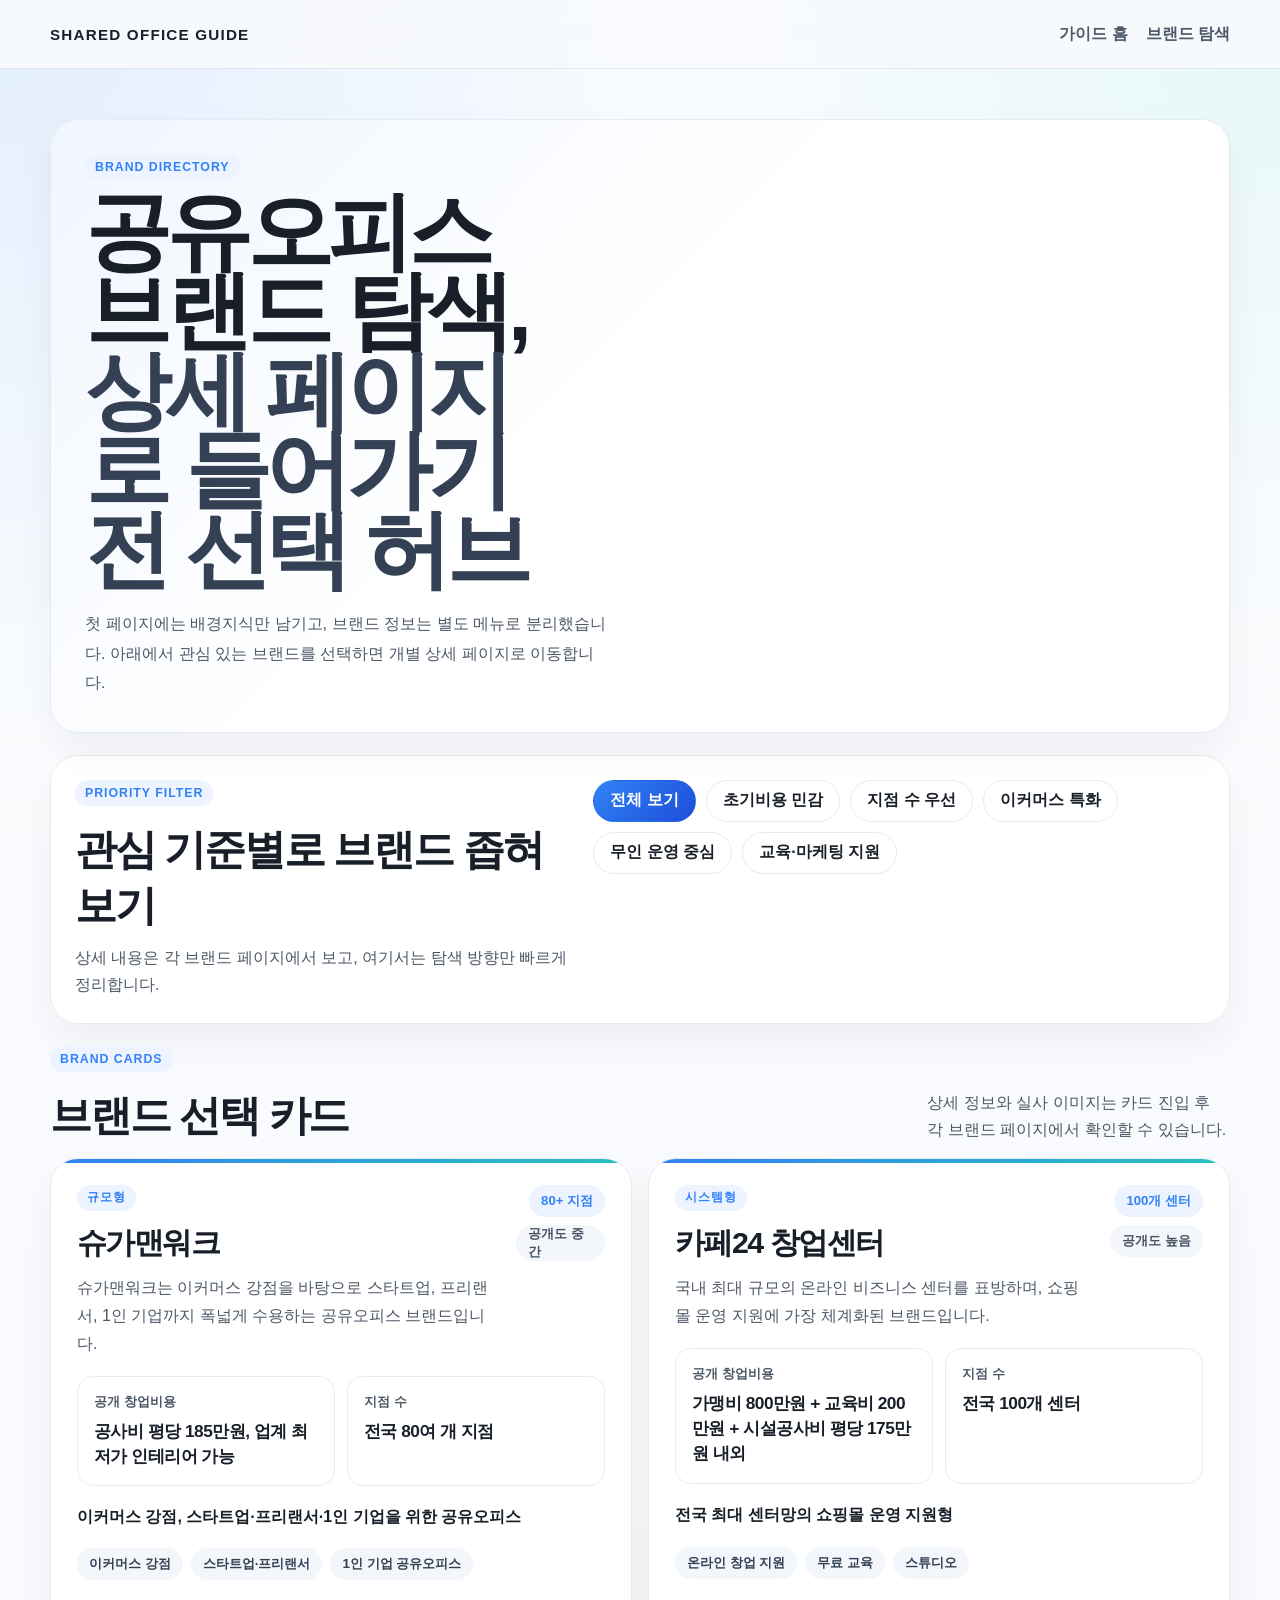
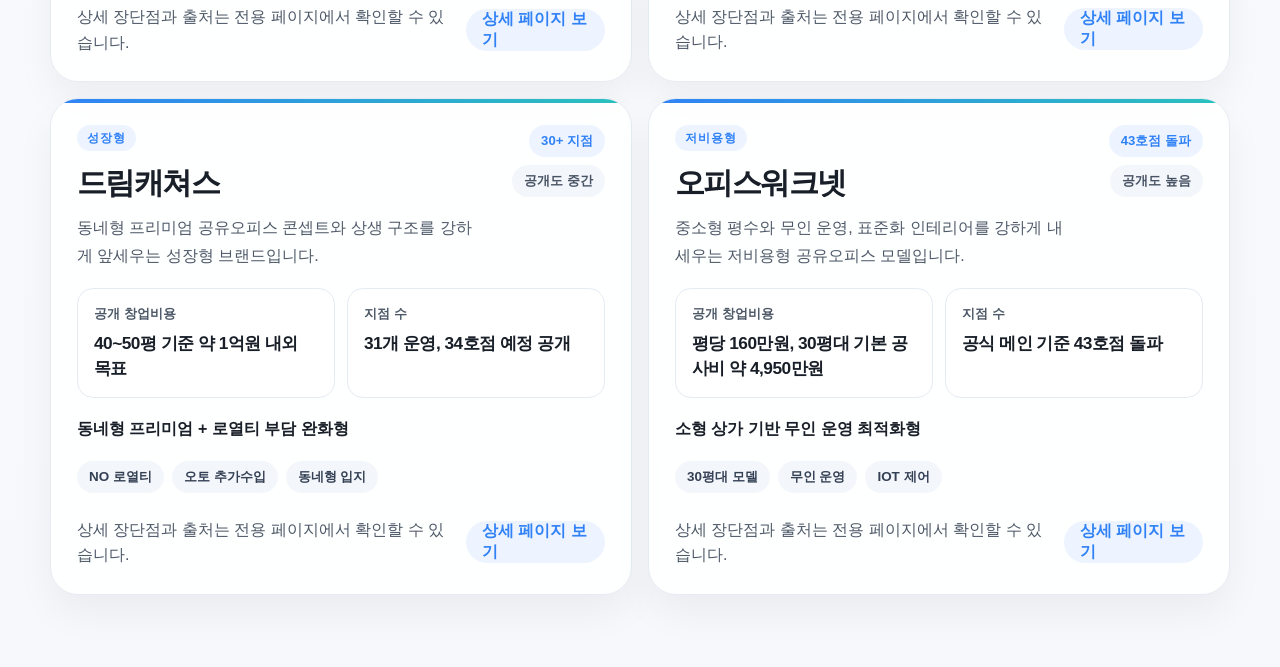
==== explore.html @ 3ef2af8e "공유오피스 창업 비교 사이트 최초 업로딩" ====
<!DOCTYPE html>
<html lang="ko">
  <head>
    <meta charset="UTF-8" />
    <meta name="viewport" content="width=device-width, initial-scale=1.0" />
    <title>공유오피스 브랜드 탐색</title>
    <meta
      name="description"
      content="공유오피스 브랜드를 탐색하고 각 상세 페이지로 이동하는 안내 페이지"
    />
    <link rel="stylesheet" href="./styles.css" />
  </head>
  <body>
    <header class="masthead">
      <div class="masthead-inner">
        <a class="brand-mark" href="./index.html">Shared Office Guide</a>
        <nav class="masthead-nav" aria-label="브랜드 메뉴">
          <a href="./index.html">가이드 홈</a>
          <a href="#brand-cards">브랜드 탐색</a>
        </nav>
      </div>
    </header>

    <main class="page-shell">
      <section class="hero compact">
        <div class="hero-main">
          <p class="eyebrow">Brand Directory</p>
          <h1>
            공유오피스 브랜드 탐색,
            <span>상세 페이지로 들어가기 전 선택 허브</span>
          </h1>
          <p class="hero-text">
            첫 페이지에는 배경지식만 남기고, 브랜드 정보는 별도 메뉴로 분리했습니다.
            아래에서 관심 있는 브랜드를 선택하면 개별 상세 페이지로 이동합니다.
          </p>
        </div>
      </section>

      <section class="controls" aria-label="비교 필터">
        <div class="controls-copy">
          <p class="section-kicker">Priority Filter</p>
          <h2>관심 기준별로 브랜드 좁혀보기</h2>
          <p>상세 내용은 각 브랜드 페이지에서 보고, 여기서는 탐색 방향만 빠르게 정리합니다.</p>
        </div>
        <div class="chip-row" id="filters" role="tablist" aria-label="브랜드 필터"></div>
      </section>

      <section id="brand-cards" class="brands-section">
        <div class="section-heading">
          <div>
            <p class="section-kicker">Brand Cards</p>
            <h2>브랜드 선택 카드</h2>
          </div>
          <p class="section-note">
            상세 정보와 실사 이미지는 카드 진입 후 각 브랜드 페이지에서 확인할 수 있습니다.
          </p>
        </div>
        <div id="brand-grid" class="brand-grid"></div>
      </section>
    </main>

    <script src="./brand-data.js"></script>
    <script src="./script.js"></script>
  </body>
</html>
---- styles.css ----
:root {
  --bg: #f6f8fb;
  --surface: #ffffff;
  --surface-muted: #f3f6fb;
  --ink: #191f28;
  --muted: #4e5968;
  --line: #e5ebf3;
  --line-strong: #d2dbe8;
  --accent: #3182f6;
  --accent-soft: #edf4ff;
  --accent-alt: #2ac1bc;
  --accent-alt-soft: #e8fbf9;
  --shadow: 0 18px 38px rgba(15, 23, 42, 0.05);
  --radius-xl: 28px;
  --radius-lg: 22px;
  --radius-md: 16px;
  --font-sans: "SF Pro Display", "Pretendard Variable", "SUIT Variable", "Noto Sans KR", sans-serif;
}

* {
  box-sizing: border-box;
}

html {
  scroll-behavior: smooth;
}

body {
  margin: 0;
  min-height: 100vh;
  font-family: var(--font-sans);
  color: var(--ink);
  background:
    radial-gradient(circle at top left, rgba(49, 130, 246, 0.12), transparent 28%),
    radial-gradient(circle at top right, rgba(42, 193, 188, 0.1), transparent 24%),
    linear-gradient(180deg, #fbfdff 0%, var(--bg) 100%);
}

a {
  color: inherit;
}

.masthead {
  position: sticky;
  top: 0;
  z-index: 20;
  backdrop-filter: blur(14px);
  background: rgba(248, 250, 253, 0.9);
  border-bottom: 1px solid rgba(17, 24, 39, 0.08);
}

.masthead-inner {
  width: min(1180px, calc(100% - 28px));
  min-height: 68px;
  margin: 0 auto;
  display: flex;
  justify-content: space-between;
  align-items: center;
  gap: 24px;
}

.brand-mark {
  font-size: 0.95rem;
  font-weight: 800;
  letter-spacing: 0.08em;
  text-transform: uppercase;
  text-decoration: none;
}

.masthead-nav {
  display: flex;
  flex-wrap: wrap;
  gap: 18px;
}

.masthead-nav a {
  color: var(--muted);
  text-decoration: none;
  font-weight: 700;
}

.page-shell {
  width: min(1180px, calc(100% - 28px));
  margin: 0 auto;
  padding: 28px 0 72px;
}

.landing-shell {
  width: min(1080px, calc(100% - 28px));
  margin: 0 auto;
  padding: 36px 0 84px;
}

.hero,
.overview-grid,
.controls,
.brands-section,
.table-section,
.playbook,
.sources-section {
  margin-top: 22px;
}

.landing-hero,
.knowledge-grid,
.simple-section,
.landing-cta {
  margin-top: 22px;
}

.hero {
  display: grid;
  grid-template-columns: minmax(0, 1.5fr) minmax(300px, 0.9fr);
  gap: 16px;
}

.hero.compact {
  grid-template-columns: 1fr;
}

.landing-hero {
  display: grid;
  grid-template-columns: minmax(0, 1.5fr) minmax(280px, 0.75fr);
  gap: 18px;
}

.hero-main,
.hero-panel,
.overview-card,
.controls,
.brand-preview-card,
.brand-card,
.table-wrap,
.scenario-card,
.source-group,
.landing-note-card,
.knowledge-card,
.type-card,
.check-card,
.landing-cta,
.detail-image-card {
  background: rgba(255, 255, 255, 0.94);
  border: 1px solid var(--line);
  box-shadow: var(--shadow);
}

.hero-main,
.hero-panel,
.controls,
.brand-preview-card,
.brand-card,
.scenario-card,
.source-group,
.landing-note-card,
.knowledge-card,
.type-card,
.check-card,
.landing-cta,
.detail-image-card {
  border-radius: var(--radius-xl);
}

.hero-main {
  padding: 34px;
  background:
    linear-gradient(135deg, rgba(49, 130, 246, 0.07), rgba(255, 255, 255, 0.96) 48%),
    #fff;
}

.landing-hero-copy {
  padding: 38px;
  border-radius: var(--radius-xl);
  border: 1px solid var(--line);
  box-shadow: var(--shadow);
  background:
    linear-gradient(135deg, rgba(49, 130, 246, 0.08), rgba(42, 193, 188, 0.03), rgba(255, 255, 255, 0.98)),
    #fff;
}

.landing-hero-aside {
  display: grid;
}

.landing-note-card {
  padding: 24px;
}

.landing-note-list {
  margin: 10px 0 0;
  padding-left: 18px;
  color: var(--muted);
  line-height: 1.9;
}

.eyebrow,
.section-kicker,
.panel-label,
.overview-label,
.card-kicker {
  display: inline-flex;
  align-items: center;
  min-height: 26px;
  margin: 0 0 12px;
  padding: 0 10px;
  border-radius: 999px;
  background: var(--accent-soft);
  color: var(--accent);
  font-size: 0.77rem;
  font-weight: 800;
  letter-spacing: 0.08em;
  text-transform: uppercase;
}

h1,
h2,
h3,
p {
  margin: 0;
}

h1 {
  max-width: 10ch;
  font-size: clamp(2.7rem, 7vw, 5.4rem);
  line-height: 0.92;
  letter-spacing: -0.06em;
}

h1 span {
  display: block;
  color: #344054;
}

.hero-text {
  max-width: 58ch;
  margin-top: 20px;
  color: var(--muted);
  font-size: 1.02rem;
  line-height: 1.8;
}

.hero-actions {
  display: flex;
  flex-wrap: wrap;
  gap: 12px;
  margin-top: 28px;
}

.knowledge-grid {
  display: grid;
  grid-template-columns: repeat(3, minmax(0, 1fr));
  gap: 16px;
}

.knowledge-card {
  padding: 24px;
}

.knowledge-card.wide {
  grid-column: span 2;
}

.knowledge-card h2,
.simple-section h2,
.landing-cta h2 {
  font-size: clamp(1.8rem, 4vw, 2.8rem);
  line-height: 1.18;
  letter-spacing: -0.05em;
}

.knowledge-card h3 {
  font-size: 1.2rem;
  letter-spacing: -0.03em;
}

.knowledge-card p:last-child,
.type-card p,
.check-card p,
.landing-cta p {
  margin-top: 12px;
  color: var(--muted);
  line-height: 1.8;
}

.simple-section {
  padding: 8px 0 0;
}

.type-grid,
.check-grid {
  display: grid;
  grid-template-columns: repeat(2, minmax(0, 1fr));
  gap: 16px;
}

.type-card,
.check-card {
  padding: 22px;
}

.type-card strong,
.check-card strong {
  display: block;
  font-size: 1.08rem;
  letter-spacing: -0.03em;
}

.check-card span {
  display: inline-flex;
  align-items: center;
  justify-content: center;
  width: 38px;
  height: 38px;
  border-radius: 999px;
  background: var(--accent-soft);
  color: var(--accent);
  font-weight: 800;
  margin-bottom: 14px;
}

.landing-cta {
  padding: 28px;
  display: flex;
  justify-content: space-between;
  align-items: center;
  gap: 20px;
}

.button {
  display: inline-flex;
  align-items: center;
  justify-content: center;
  min-height: 46px;
  padding: 0 18px;
  border-radius: 999px;
  border: 1px solid transparent;
  font-weight: 800;
  text-decoration: none;
}

.button.primary {
  color: #fff;
  background: linear-gradient(135deg, #3182f6, #1d4ed8);
}

.button.secondary {
  color: var(--ink);
  background: #fff;
  border-color: var(--line);
}

.hero-side {
  display: grid;
  gap: 16px;
}

.hero-panel {
  padding: 24px;
}

.hero-panel.emphasis {
  background:
    radial-gradient(circle at top right, rgba(42, 193, 188, 0.14), transparent 40%),
    rgba(255, 255, 255, 0.9);
}

.panel-date {
  display: block;
  margin-top: 2px;
  font-size: 2rem;
  font-weight: 800;
  letter-spacing: -0.05em;
}

.hero-panel p {
  margin-top: 12px;
  color: var(--muted);
  line-height: 1.7;
}

.panel-list {
  margin: 10px 0 0;
  padding-left: 18px;
  color: var(--ink);
  line-height: 1.9;
}

.overview-grid {
  display: grid;
  grid-template-columns: repeat(12, minmax(0, 1fr));
  gap: 16px;
}

.overview-card {
  border-radius: var(--radius-lg);
  padding: 24px;
  grid-column: span 4;
}

.overview-card.large {
  grid-column: span 6;
  background:
    linear-gradient(135deg, rgba(49, 130, 246, 0.08), rgba(42, 193, 188, 0.05), rgba(255, 255, 255, 0.94)),
    #fff;
}

.overview-value {
  display: block;
  margin-top: 2px;
  font-size: clamp(1.6rem, 3vw, 2.4rem);
  line-height: 1.15;
  letter-spacing: -0.04em;
}

.overview-card p {
  margin-top: 12px;
  color: var(--muted);
  line-height: 1.7;
}

.controls {
  display: grid;
  grid-template-columns: minmax(0, 0.9fr) minmax(0, 1.1fr);
  gap: 18px;
  padding: 24px;
}

.controls-copy h2,
.section-heading h2 {
  margin-top: 4px;
  font-size: clamp(1.7rem, 4vw, 2.6rem);
  letter-spacing: -0.05em;
}

.controls-copy p:last-child {
  margin-top: 10px;
  color: var(--muted);
  line-height: 1.72;
}

.chip-row {
  display: flex;
  flex-wrap: wrap;
  gap: 10px;
  align-content: start;
}

.chip {
  min-height: 42px;
  padding: 0 16px;
  border-radius: 999px;
  border: 1px solid var(--line);
  background: #fff;
  color: var(--ink);
  font: inherit;
  font-weight: 800;
  cursor: pointer;
  transition: transform 160ms ease, border-color 160ms ease, background 160ms ease;
}

.chip:hover,
.chip:focus-visible {
  transform: translateY(-1px);
  border-color: var(--line-strong);
}

.chip.is-active {
  color: #fff;
  border-color: transparent;
  background: linear-gradient(135deg, #3182f6, #1d4ed8);
}

.section-heading {
  display: flex;
  justify-content: space-between;
  align-items: end;
  gap: 20px;
  margin-bottom: 14px;
}

.section-note {
  max-width: 34ch;
  color: var(--muted);
  line-height: 1.7;
}

.brand-grid {
  display: grid;
  grid-template-columns: repeat(2, minmax(0, 1fr));
  gap: 16px;
}

.brand-preview-card,
.brand-card {
  padding: 26px;
  display: grid;
  gap: 18px;
  position: relative;
  overflow: hidden;
  transition: transform 180ms ease, box-shadow 180ms ease, border-color 180ms ease;
}

.brand-preview-card:hover,
.brand-card:hover {
  transform: translateY(-2px);
  border-color: rgba(49, 130, 246, 0.24);
  box-shadow: 0 22px 44px rgba(49, 130, 246, 0.08);
}

.brand-preview-card::before,
.brand-card::before {
  content: "";
  position: absolute;
  inset: 0 auto auto 0;
  width: 100%;
  height: 4px;
  background: linear-gradient(90deg, #3182f6, #2ac1bc);
}

.card-head {
  display: flex;
  justify-content: space-between;
  gap: 18px;
  align-items: start;
}

.brand-name {
  font-size: 1.9rem;
  letter-spacing: -0.05em;
}

.brand-summary {
  margin-top: 10px;
  color: var(--muted);
  line-height: 1.75;
}

.card-badges {
  display: flex;
  flex-wrap: wrap;
  justify-content: end;
  gap: 8px;
}

.badge {
  display: inline-flex;
  align-items: center;
  min-height: 32px;
  padding: 0 12px;
  border-radius: 999px;
  background: var(--accent-soft);
  color: var(--accent);
  font-size: 0.82rem;
  font-weight: 800;
}

.badge.subtle {
  background: var(--surface-muted);
  color: #485364;
}

.preview-metrics {
  display: grid;
  grid-template-columns: repeat(2, minmax(0, 1fr));
  gap: 12px;
}

.preview-metric {
  padding: 16px;
  border-radius: var(--radius-md);
  border: 1px solid var(--line);
  background: #fff;
}

.preview-positioning {
  color: var(--ink);
  font-size: 1rem;
  font-weight: 700;
  line-height: 1.65;
}

.preview-footer {
  display: flex;
  justify-content: space-between;
  align-items: center;
  gap: 16px;
  padding-top: 6px;
}

.preview-note {
  color: var(--muted);
  line-height: 1.6;
}

.detail-link,
.table-link {
  color: var(--accent);
  font-weight: 800;
  text-decoration: none;
}

.detail-link {
  display: inline-flex;
  align-items: center;
  justify-content: center;
  min-height: 42px;
  padding: 0 16px;
  border-radius: 999px;
  background: var(--accent-soft);
}

.facts-grid {
  display: grid;
  grid-template-columns: repeat(3, minmax(0, 1fr));
  gap: 12px;
}

.fact-panel {
  padding: 16px;
  border-radius: var(--radius-md);
  border: 1px solid var(--line);
  background: #fff;
}

.fact-label {
  display: block;
  color: var(--muted);
  font-size: 0.84rem;
  font-weight: 700;
}

.fact-value {
  display: block;
  margin-top: 8px;
  font-size: 1.08rem;
  font-weight: 800;
  line-height: 1.45;
  letter-spacing: -0.03em;
}

.fact-note {
  margin-top: 8px;
  color: var(--muted);
  font-size: 0.93rem;
  line-height: 1.6;
}

.tag-row {
  display: flex;
  flex-wrap: wrap;
  gap: 8px;
}

.tag {
  display: inline-flex;
  align-items: center;
  min-height: 32px;
  padding: 0 12px;
  border-radius: 999px;
  background: var(--surface-muted);
  color: #344054;
  font-size: 0.84rem;
  font-weight: 800;
}

.content-grid {
  display: grid;
  grid-template-columns: repeat(2, minmax(0, 1fr));
  gap: 14px;
}

.list-section {
  padding: 16px;
  border-radius: var(--radius-md);
  border: 1px solid var(--line);
  background: #fff;
}

.list-section.warning {
  background: #fffcf7;
  border-color: #f0dec4;
}

.list-title {
  margin-bottom: 10px;
  font-size: 0.98rem;
  font-weight: 800;
  letter-spacing: -0.02em;
}

.list-section ul {
  margin: 0;
  padding-left: 18px;
  color: var(--muted);
  line-height: 1.72;
}

.fit-box {
  display: grid;
  grid-template-columns: auto 1fr;
  gap: 14px;
  align-items: start;
  padding: 16px;
  border-radius: var(--radius-md);
  background: linear-gradient(135deg, rgba(49, 130, 246, 0.08), rgba(42, 193, 188, 0.04));
  border: 1px solid rgba(49, 130, 246, 0.14);
}

.fit-label {
  display: inline-flex;
  align-items: center;
  min-height: 32px;
  padding: 0 11px;
  border-radius: 999px;
  background: #fff;
  color: var(--accent);
  font-size: 0.82rem;
  font-weight: 800;
}

.fit-box p {
  color: #30404b;
  line-height: 1.72;
}

.source-links {
  display: flex;
  flex-wrap: wrap;
  gap: 8px;
}

.source-chip {
  display: inline-flex;
  align-items: center;
  min-height: 34px;
  padding: 0 12px;
  border-radius: 999px;
  background: #fff;
  border: 1px solid var(--line);
  color: #334155;
  font-size: 0.84rem;
  font-weight: 800;
  text-decoration: none;
}

.table-wrap {
  border-radius: var(--radius-xl);
  overflow: hidden;
}

table {
  width: 100%;
  border-collapse: collapse;
  min-width: 920px;
}

th,
td {
  padding: 18px 16px;
  text-align: left;
  vertical-align: top;
  border-bottom: 1px solid var(--line);
}

th {
  background: #f8fafb;
  color: var(--muted);
  font-size: 0.78rem;
  font-weight: 800;
  letter-spacing: 0.08em;
  text-transform: uppercase;
}

tbody tr:nth-child(even) td {
  background: #fcfcfa;
}

td {
  line-height: 1.7;
}

.table-brand {
  font-weight: 800;
}

.table-note {
  color: var(--muted);
}

.scenario-grid {
  display: grid;
  grid-template-columns: repeat(4, minmax(0, 1fr));
  gap: 16px;
}

.scenario-card {
  padding: 22px;
}

.scenario-card h3 {
  font-size: 1.12rem;
  letter-spacing: -0.03em;
}

.scenario-card p {
  margin-top: 10px;
  color: var(--muted);
  line-height: 1.72;
}

.scenario-card strong {
  display: inline-flex;
  margin-top: 16px;
  min-height: 32px;
  padding: 0 12px;
  border-radius: 999px;
  background: var(--accent-alt-soft);
  color: var(--accent-alt);
  font-size: 0.84rem;
}

.sources-list {
  display: grid;
  grid-template-columns: repeat(2, minmax(0, 1fr));
  gap: 16px;
}

.source-group {
  padding: 24px;
}

.source-group h3 {
  font-size: 1.16rem;
  letter-spacing: -0.03em;
}

.source-group ul {
  margin: 14px 0 0;
  padding-left: 18px;
}

.source-group li + li {
  margin-top: 10px;
}

.source-group a {
  color: var(--accent);
  font-weight: 700;
  text-decoration-thickness: 1px;
}

.source-meta {
  color: var(--muted);
  line-height: 1.6;
}

.detail-page-shell {
  width: min(1180px, calc(100% - 28px));
  margin: 0 auto;
  padding: 32px 0 72px;
}

.detail-hero,
.detail-image-card,
.detail-metrics,
.detail-content-grid,
.detail-sources,
.other-brands-section {
  margin-top: 22px;
}

.detail-hero {
  display: grid;
  grid-template-columns: minmax(0, 1.4fr) minmax(280px, 0.8fr);
  gap: 16px;
}

.detail-hero-main,
.detail-panel,
.detail-section-card,
.other-brand-card {
  background: rgba(255, 255, 255, 0.94);
  border: 1px solid var(--line);
  box-shadow: var(--shadow);
  border-radius: var(--radius-xl);
}

.detail-hero-main {
  padding: 30px;
  background:
    linear-gradient(135deg, rgba(49, 130, 246, 0.08), rgba(255, 255, 255, 0.96) 50%),
    #fff;
}

.back-link-row {
  display: flex;
  flex-wrap: wrap;
  gap: 16px;
  margin-bottom: 18px;
}

.back-link {
  display: inline-flex;
  color: var(--accent);
  font-weight: 800;
  text-decoration: none;
}

.brand-logo-row {
  display: flex;
  flex-wrap: wrap;
  align-items: center;
  gap: 14px;
  margin-bottom: 18px;
}

.brand-logo-symbol-wrap,
.brand-logo-text-wrap {
  display: inline-flex;
  align-items: center;
  justify-content: center;
  min-height: 56px;
  padding: 10px 14px;
  border-radius: 18px;
  border: 1px solid var(--line);
  background: rgba(255, 255, 255, 0.92);
}

.brand-logo-symbol {
  display: block;
  width: 40px;
  height: 40px;
  object-fit: contain;
}

.brand-logo-text {
  display: block;
  max-width: 220px;
  max-height: 34px;
  width: auto;
  height: auto;
  object-fit: contain;
}

.detail-title {
  max-width: none;
  font-size: clamp(2.6rem, 6vw, 4.8rem);
  line-height: 0.96;
  letter-spacing: -0.06em;
}

.detail-title-row {
  display: flex;
  justify-content: space-between;
  gap: 20px;
  align-items: start;
}

.brand-stamp {
  display: grid;
  place-items: center;
  width: 92px;
  height: 92px;
  border-radius: 28px;
  background: linear-gradient(135deg, rgba(49, 130, 246, 0.14), rgba(42, 193, 188, 0.12));
  color: var(--accent);
  font-size: 1.6rem;
  font-weight: 900;
  letter-spacing: -0.06em;
  flex-shrink: 0;
}

.detail-summary {
  max-width: 60ch;
  margin-top: 16px;
  color: var(--muted);
  font-size: 1.03rem;
  line-height: 1.8;
}

.detail-badges {
  display: flex;
  flex-wrap: wrap;
  gap: 8px;
  margin-top: 18px;
}

.detail-hero-side {
  display: grid;
  gap: 16px;
}

.detail-panel {
  padding: 22px;
}

.detail-panel.emphasis {
  background:
    radial-gradient(circle at top right, rgba(42, 193, 188, 0.14), transparent 40%),
    rgba(255, 255, 255, 0.94);
}

.detail-fit {
  margin-top: 10px;
  color: var(--ink);
  line-height: 1.78;
}

.detail-cta-row {
  display: flex;
  flex-wrap: wrap;
  gap: 12px;
  margin-top: 18px;
}

.detail-image-card {
  display: grid;
  grid-template-columns: minmax(0, 1.15fr) minmax(280px, 0.85fr);
  gap: 18px;
  padding: 20px;
}

.detail-image-frame {
  overflow: hidden;
  border-radius: 22px;
  min-height: 320px;
  background: var(--surface-muted);
}

.detail-image-frame img {
  display: block;
  width: 100%;
  height: 100%;
  object-fit: cover;
}

.detail-image-copy {
  align-self: center;
}

.detail-image-copy p {
  margin-top: 12px;
  color: var(--muted);
  line-height: 1.8;
}

.image-source-label {
  display: inline-flex;
  margin-top: 16px;
  padding: 8px 12px;
  border-radius: 999px;
  background: var(--surface-muted);
  color: var(--muted);
  font-size: 0.84rem;
  font-weight: 700;
}

.detail-metrics {
  display: grid;
  grid-template-columns: repeat(4, minmax(0, 1fr));
  gap: 16px;
}

.detail-content-grid {
  display: grid;
  grid-template-columns: repeat(2, minmax(0, 1fr));
  gap: 16px;
}

.detail-inquiry-card {
  display: flex;
  justify-content: space-between;
  align-items: center;
  gap: 24px;
  margin-top: 22px;
  padding: 28px;
  border-radius: var(--radius-xl);
  border: 1px solid var(--line);
  box-shadow: var(--shadow);
  background:
    linear-gradient(135deg, rgba(49, 130, 246, 0.08), rgba(42, 193, 188, 0.05), rgba(255, 255, 255, 0.96)),
    #fff;
}

.detail-inquiry-card p:last-child {
  margin-top: 12px;
  color: var(--muted);
  line-height: 1.8;
}

.detail-inquiry-actions {
  display: flex;
  flex-wrap: wrap;
  gap: 12px;
  flex-shrink: 0;
}

.detail-section-card {
  padding: 24px;
}

.detail-section-card.caution {
  background: #fffdf8;
  border-color: #efe3c9;
}

.detail-list {
  margin: 14px 0 0;
  padding-left: 18px;
  color: var(--muted);
  line-height: 1.8;
}

.other-brand-grid {
  display: grid;
  grid-template-columns: repeat(3, minmax(0, 1fr));
  gap: 16px;
}

.detail-nav {
  display: grid;
  grid-template-columns: repeat(2, minmax(0, 1fr));
  gap: 16px;
  margin-top: 22px;
}

.nav-card {
  display: grid;
  gap: 8px;
  padding: 22px;
  border-radius: var(--radius-xl);
  border: 1px solid var(--line);
  box-shadow: var(--shadow);
  background: rgba(255, 255, 255, 0.94);
  text-decoration: none;
  transition: transform 180ms ease, border-color 180ms ease, box-shadow 180ms ease;
}

.nav-card:hover {
  transform: translateY(-2px);
  border-color: rgba(49, 130, 246, 0.24);
  box-shadow: 0 22px 44px rgba(49, 130, 246, 0.08);
}

.nav-label {
  color: var(--accent);
  font-size: 0.82rem;
  font-weight: 800;
}

.nav-card strong {
  font-size: 1.18rem;
  letter-spacing: -0.03em;
}

.nav-card p {
  color: var(--muted);
  line-height: 1.68;
}

.other-brand-card {
  display: grid;
  gap: 10px;
  padding: 20px;
  text-decoration: none;
  transition: transform 180ms ease, border-color 180ms ease, box-shadow 180ms ease;
}

.other-brand-card:hover {
  transform: translateY(-2px);
  border-color: rgba(49, 130, 246, 0.24);
  box-shadow: 0 22px 44px rgba(49, 130, 246, 0.08);
}

.other-brand-card strong {
  font-size: 1.16rem;
  letter-spacing: -0.03em;
}

.other-brand-card p {
  color: var(--muted);
  line-height: 1.68;
}

body[data-brand-id="sugarmanwork"] .detail-hero-main {
  background:
    linear-gradient(135deg, rgba(17, 35, 72, 0.1), rgba(69, 140, 255, 0.08), rgba(255, 255, 255, 0.98)),
    #fff;
}

body[data-brand-id="sugarmanwork"] .card-kicker,
body[data-brand-id="sugarmanwork"] .section-kicker,
body[data-brand-id="sugarmanwork"] .nav-label {
  background: rgba(69, 140, 255, 0.1);
  color: #2a65d1;
}

body[data-brand-id="sugarmanwork"] .detail-panel.emphasis,
body[data-brand-id="sugarmanwork"] .detail-inquiry-card {
  background:
    linear-gradient(135deg, rgba(17, 35, 72, 0.08), rgba(69, 140, 255, 0.05), rgba(255, 255, 255, 0.96)),
    #fff;
}

body[data-brand-id="sugarmanwork"] .button.primary {
  background: linear-gradient(135deg, #112348, #458cff);
}

body[data-brand-id="sugarmanwork"] .badge {
  background: rgba(69, 140, 255, 0.1);
  color: #2a65d1;
}

body[data-brand-id="sugarmanwork"] .brand-logo-symbol-wrap,
body[data-brand-id="sugarmanwork"] .brand-logo-text-wrap,
body[data-brand-id="sugarmanwork"] .detail-image-card,
body[data-brand-id="sugarmanwork"] .detail-panel,
body[data-brand-id="sugarmanwork"] .detail-section-card,
body[data-brand-id="sugarmanwork"] .nav-card,
body[data-brand-id="sugarmanwork"] .other-brand-card {
  border-color: rgba(69, 140, 255, 0.16);
}

@media (max-width: 1120px) {
  .overview-card,
  .overview-card.large {
    grid-column: span 6;
  }

  .scenario-grid {
    grid-template-columns: repeat(2, minmax(0, 1fr));
  }

  .knowledge-card,
  .knowledge-card.wide {
    grid-column: span 3;
  }
}

@media (max-width: 980px) {
  .hero,
  .landing-hero,
  .detail-hero,
  .detail-image-card,
  .controls,
  .brand-grid,
  .sources-list,
  .detail-content-grid {
    grid-template-columns: 1fr;
  }

  .section-heading {
    flex-direction: column;
    align-items: start;
  }

  .section-note {
    max-width: none;
  }

  .detail-metrics,
  .other-brand-grid,
  .detail-nav {
    grid-template-columns: 1fr;
  }

  .detail-inquiry-card {
    flex-direction: column;
    align-items: start;
  }

  .knowledge-grid,
  .type-grid,
  .check-grid {
    grid-template-columns: 1fr;
  }

  .landing-cta {
    flex-direction: column;
    align-items: start;
  }
}

@media (max-width: 760px) {
  .masthead-inner,
  .page-shell,
  .detail-page-shell {
    width: min(100% - 18px, 1180px);
  }

  .masthead-inner {
    min-height: auto;
    padding: 12px 0;
    flex-direction: column;
    align-items: start;
  }

  .hero-main,
  .landing-hero-copy,
  .hero-panel,
  .controls,
  .brand-preview-card,
  .brand-card,
  .scenario-card,
  .source-group,
  .overview-card,
  .landing-note-card,
  .knowledge-card,
  .type-card,
  .check-card,
  .landing-cta,
  .detail-hero-main,
  .detail-panel,
  .detail-image-card,
  .detail-section-card,
  .other-brand-card {
    padding: 20px;
  }

  .overview-grid,
  .preview-metrics,
  .facts-grid,
  .content-grid,
  .scenario-grid,
  .knowledge-grid,
  .type-grid,
  .check-grid,
  .detail-metrics,
  .detail-content-grid,
  .other-brand-grid,
  .detail-nav {
    grid-template-columns: 1fr;
  }

  .overview-card,
  .overview-card.large {
    grid-column: span 12;
  }

  .card-head {
    flex-direction: column;
  }

  .card-badges {
    justify-content: start;
  }

  .detail-title-row {
    flex-direction: column;
  }

  .preview-footer {
    flex-direction: column;
    align-items: start;
  }

  .landing-cta .button {
    width: 100%;
  }

  .detail-cta-row,
  .detail-inquiry-actions {
    width: 100%;
    flex-direction: column;
  }

  .detail-cta-row .button,
  .detail-inquiry-actions .button {
    width: 100%;
  }

  .fit-box {
    grid-template-columns: 1fr;
  }

  .hero-actions {
    flex-direction: column;
  }

  .button {
    width: 100%;
  }
}
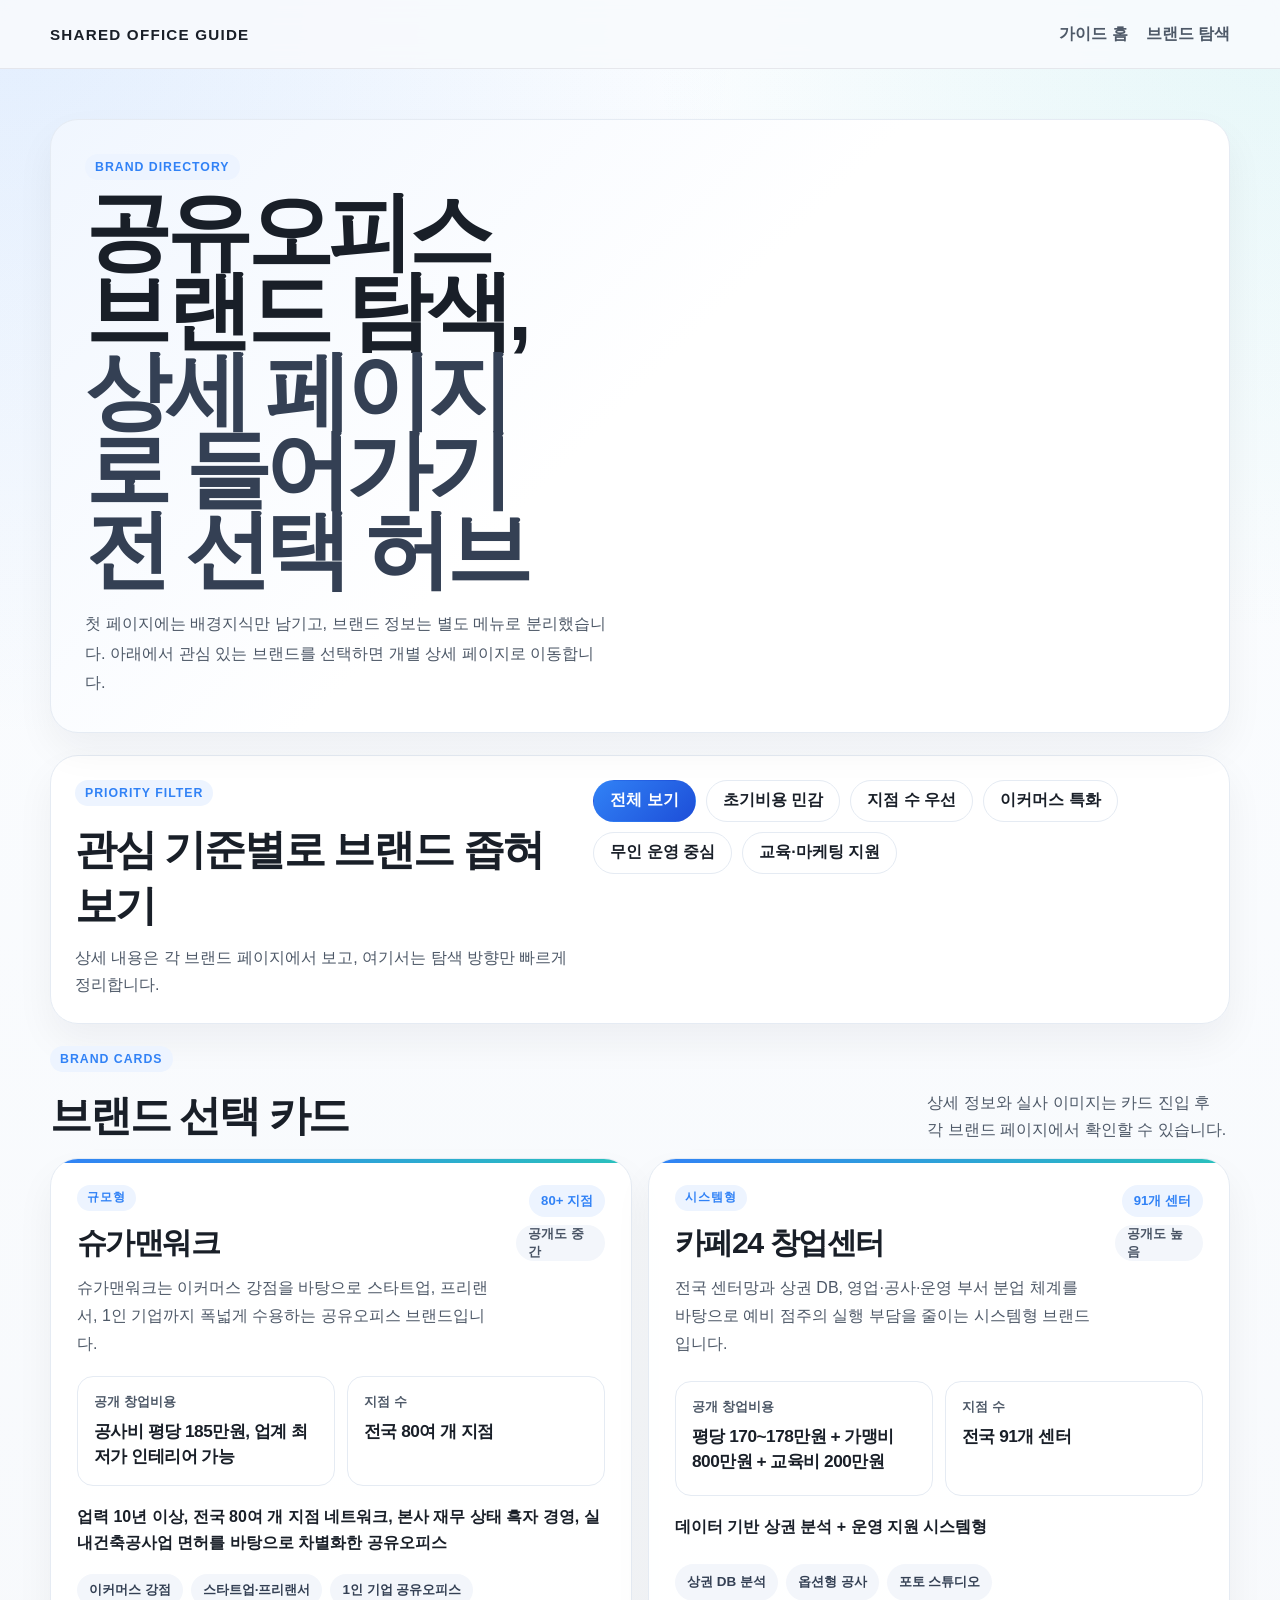
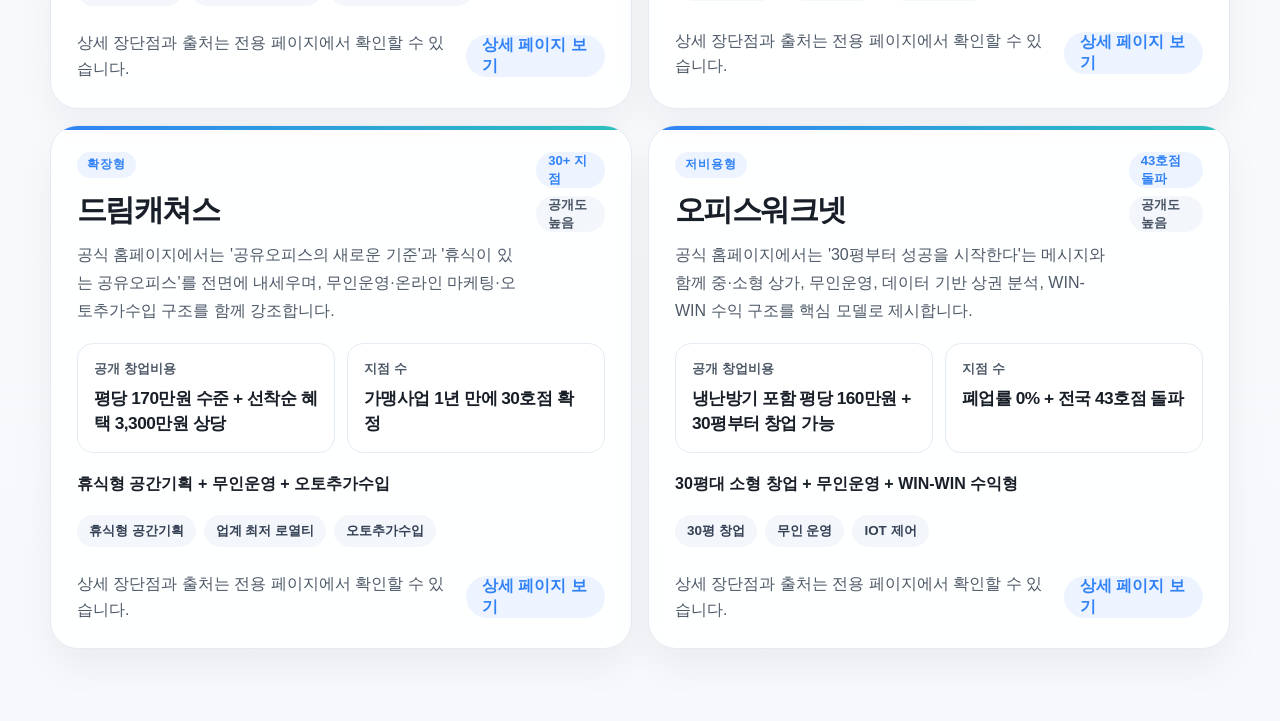
==== commit 13b7e79d: "26.4.14 업데이트 카페24, 오피스워크넷, 드림캐쳐스, 슈가맨워크 비교 분석" ====
--- a/explore.html
+++ b/explore.html
@@ -8,7 +8,7 @@
       name="description"
       content="공유오피스 브랜드를 탐색하고 각 상세 페이지로 이동하는 안내 페이지"
     />
-    <link rel="stylesheet" href="./styles.css" />
+    <link rel="stylesheet" href="./styles.css?v=20260414-1" />
   </head>
   <body>
     <header class="masthead">
@@ -59,7 +59,7 @@
       </section>
     </main>
 
-    <script src="./brand-data.js"></script>
-    <script src="./script.js"></script>
+    <script src="./brand-data.js?v=20260414-1"></script>
+    <script src="./script.js?v=20260414-1"></script>
   </body>
 </html>
--- a/styles.css
+++ b/styles.css
@@ -1054,6 +1054,94 @@
   font-weight: 700;
 }
 
+.detail-gallery-section,
+.detail-banner-section {
+  margin-top: 22px;
+}
+
+.detail-gallery-grid {
+  display: grid;
+  grid-template-columns: repeat(3, minmax(0, 1fr));
+  gap: 16px;
+}
+
+.gallery-card,
+.promo-banner-card {
+  overflow: hidden;
+  border-radius: var(--radius-xl);
+  border: 1px solid var(--line);
+  box-shadow: var(--shadow);
+  background: rgba(255, 255, 255, 0.94);
+}
+
+.gallery-frame {
+  aspect-ratio: 1 / 1;
+  overflow: hidden;
+  background: var(--surface-muted);
+}
+
+.gallery-frame img,
+.promo-banner-image img {
+  display: block;
+  width: 100%;
+  height: 100%;
+  object-fit: cover;
+}
+
+.gallery-label {
+  display: block;
+  padding: 14px 16px 16px;
+  color: var(--muted);
+  font-size: 0.84rem;
+  font-weight: 800;
+}
+
+.promo-banner-grid {
+  display: grid;
+  grid-template-columns: repeat(2, minmax(0, 1fr));
+  gap: 16px;
+}
+
+.promo-banner-image {
+  aspect-ratio: 16 / 9;
+  overflow: hidden;
+  background: var(--surface-muted);
+}
+
+.promo-banner-copy {
+  padding: 18px;
+}
+
+.promo-banner-label {
+  display: inline-flex;
+  align-items: center;
+  min-height: 28px;
+  padding: 0 10px;
+  border-radius: 999px;
+  background: var(--accent-soft);
+  color: var(--accent);
+  font-size: 0.76rem;
+  font-weight: 800;
+  letter-spacing: 0.04em;
+  text-transform: uppercase;
+}
+
+.promo-banner-copy h3 {
+  margin-top: 12px;
+  font-size: 1.18rem;
+  letter-spacing: -0.03em;
+}
+
+.promo-banner-copy p {
+  margin-top: 10px;
+  color: var(--muted);
+  line-height: 1.72;
+}
+
+.consultation-card .promo-banner-copy {
+  height: 100%;
+}
+
 .detail-metrics {
   display: grid;
   grid-template-columns: repeat(4, minmax(0, 1fr));
@@ -1110,6 +1198,10 @@
   line-height: 1.8;
 }
 
+.detail-list.compact {
+  margin-top: 12px;
+}
+
 .other-brand-grid {
   display: grid;
   grid-template-columns: repeat(3, minmax(0, 1fr));
@@ -1213,6 +1305,8 @@
 body[data-brand-id="sugarmanwork"] .brand-logo-symbol-wrap,
 body[data-brand-id="sugarmanwork"] .brand-logo-text-wrap,
 body[data-brand-id="sugarmanwork"] .detail-image-card,
+body[data-brand-id="sugarmanwork"] .gallery-card,
+body[data-brand-id="sugarmanwork"] .promo-banner-card,
 body[data-brand-id="sugarmanwork"] .detail-panel,
 body[data-brand-id="sugarmanwork"] .detail-section-card,
 body[data-brand-id="sugarmanwork"] .nav-card,
@@ -1258,6 +1352,8 @@
   }
 
   .detail-metrics,
+  .detail-gallery-grid,
+  .promo-banner-grid,
   .other-brand-grid,
   .detail-nav {
     grid-template-columns: 1fr;
@@ -1325,6 +1421,8 @@
   .type-grid,
   .check-grid,
   .detail-metrics,
+  .detail-gallery-grid,
+  .promo-banner-grid,
   .detail-content-grid,
   .other-brand-grid,
   .detail-nav {
